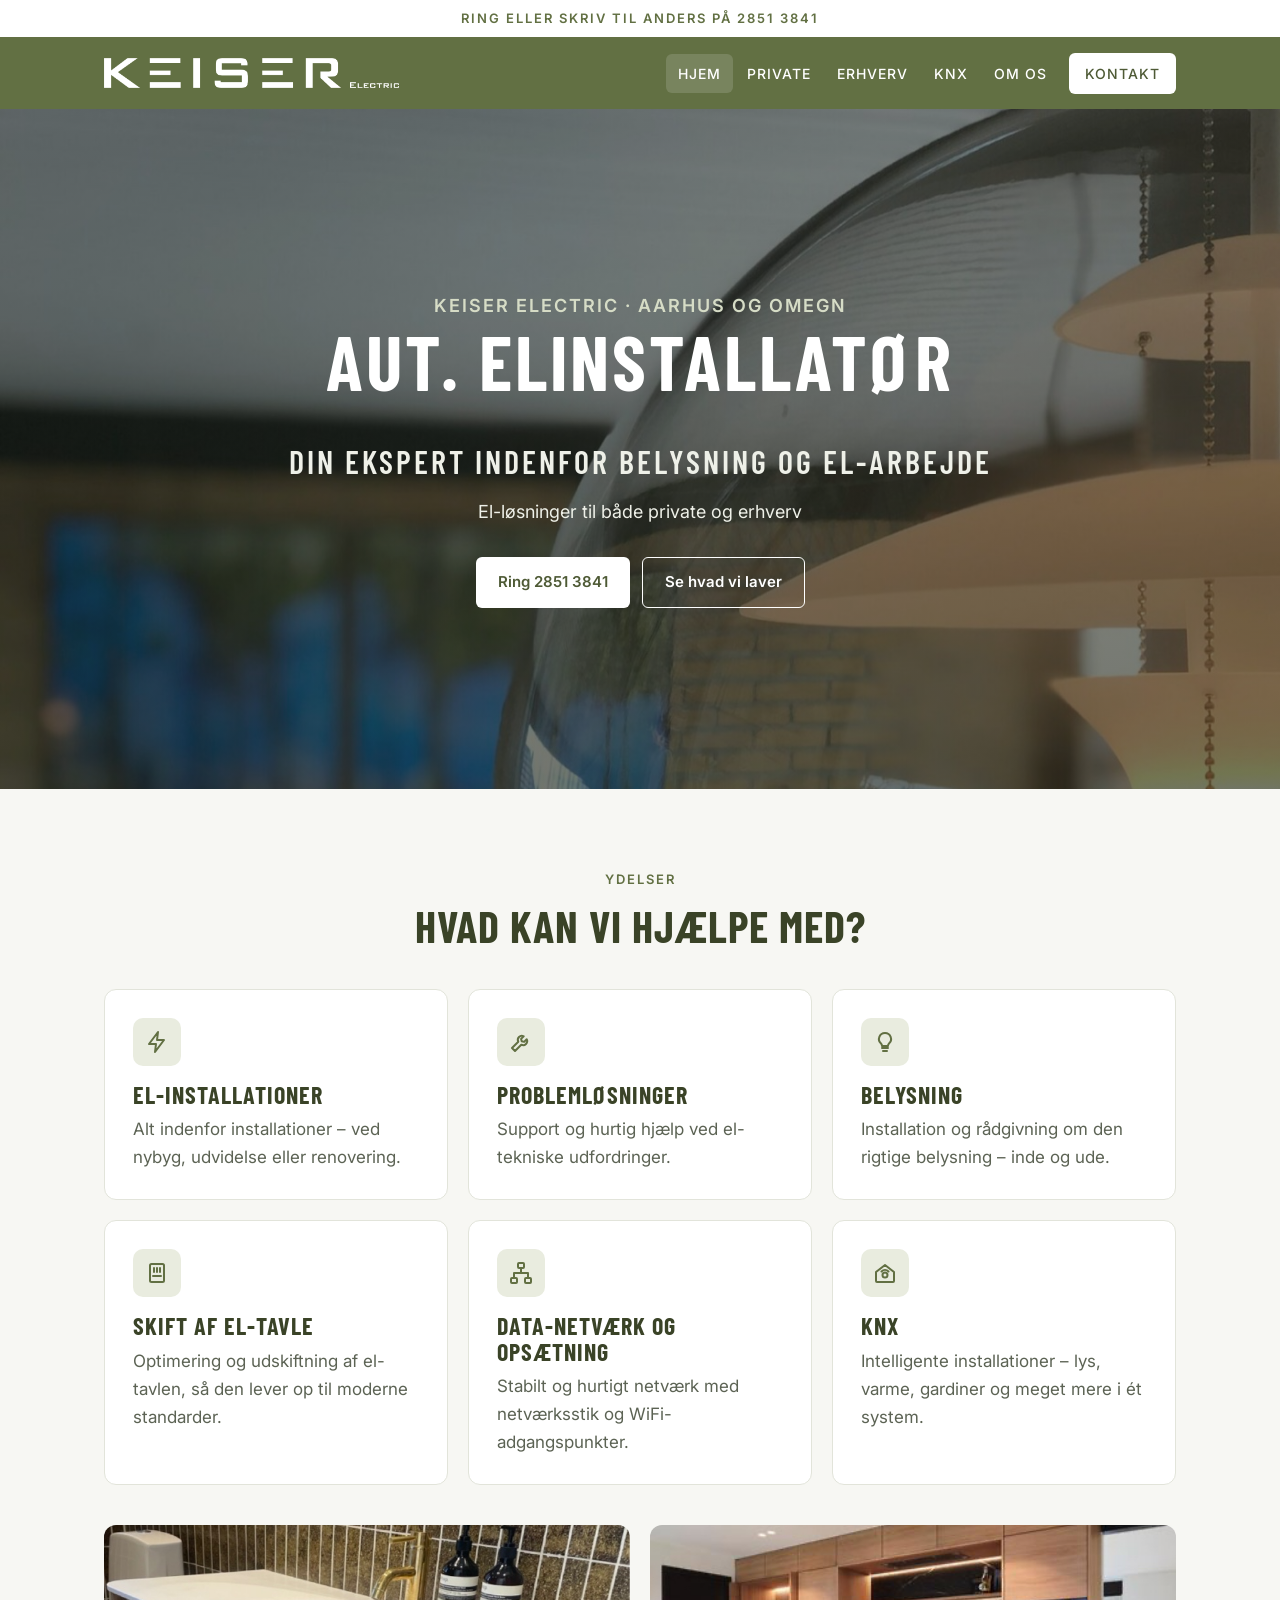
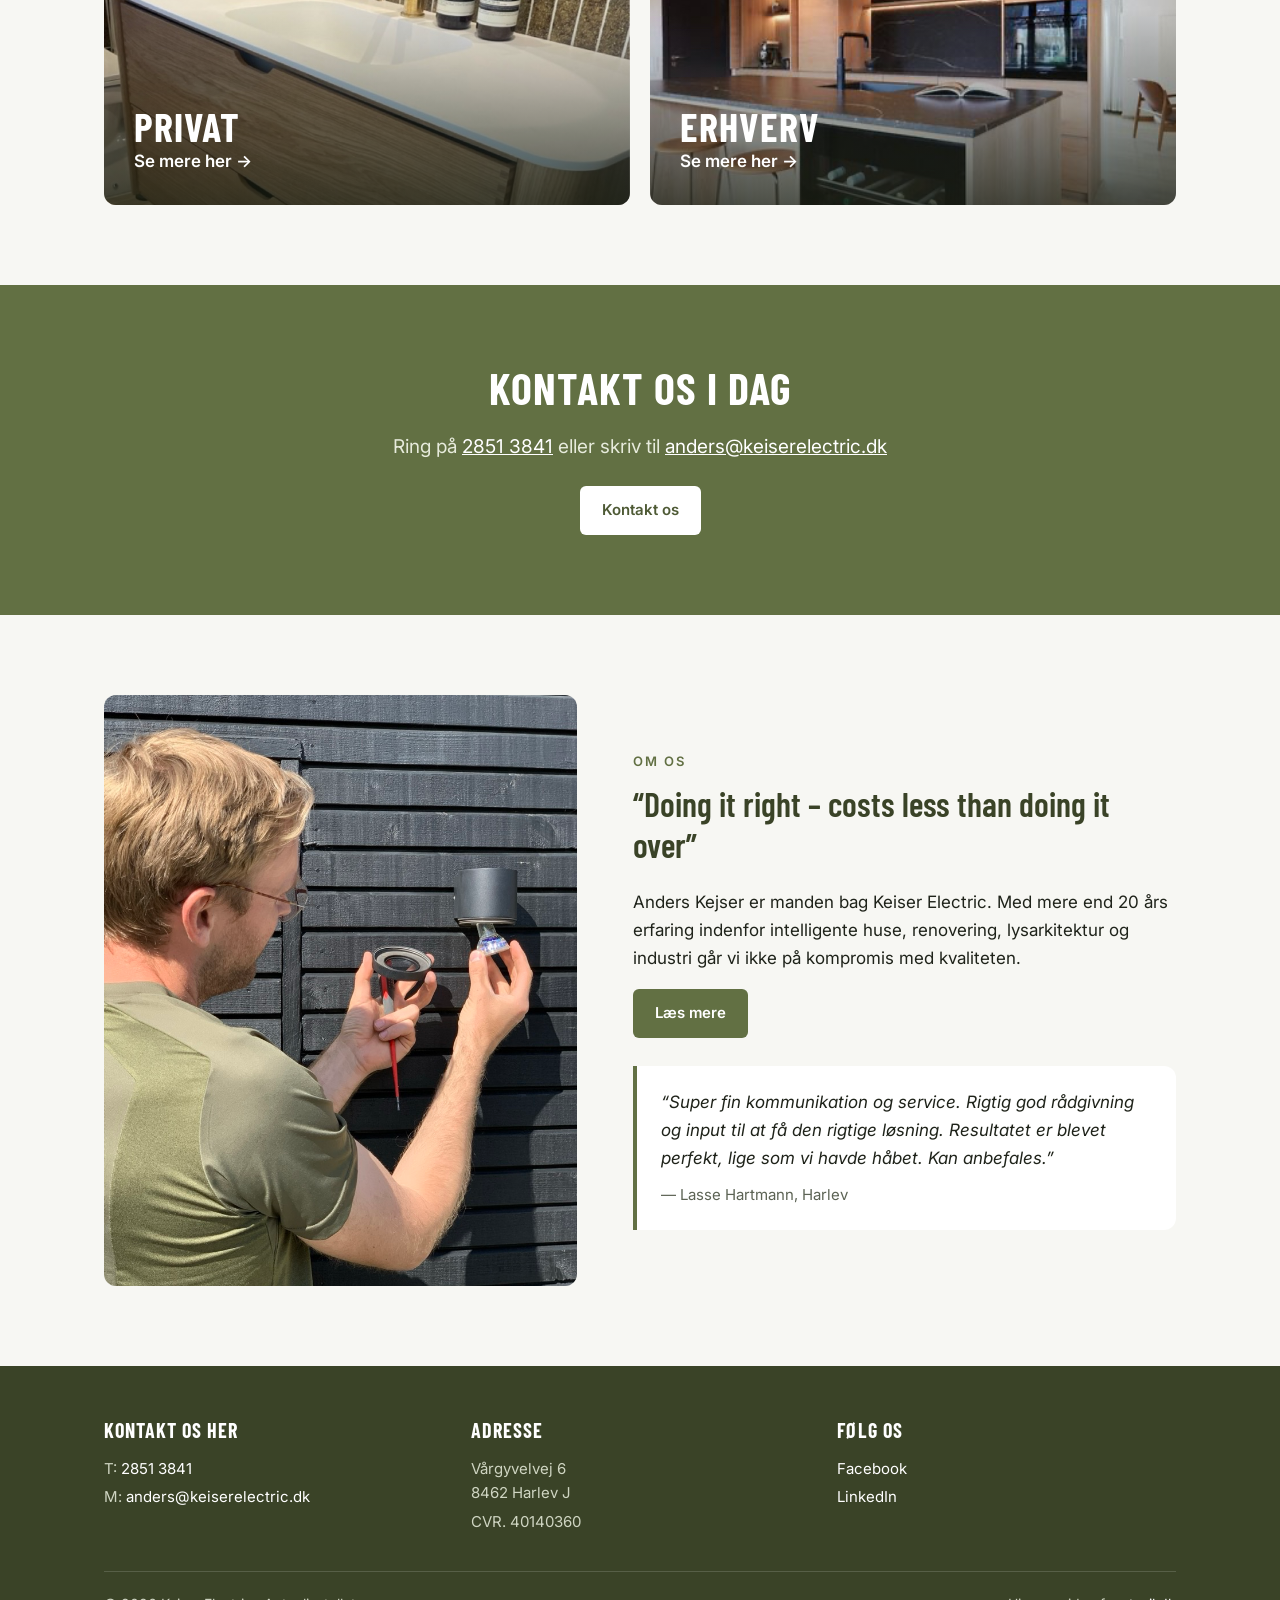
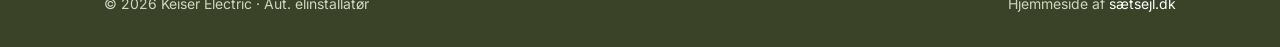
==== index.html @ 6197fe49 "Keiser Electric – statisk hjemmeside flyttet fra Wix Co-Authored-By: Claude Opus 5.5 <noreply@anthro" ====
<!doctype html>
<html lang="da">
<head>
<meta charset="utf-8">
<meta name="viewport" content="width=device-width, initial-scale=1">
<title>Keiser Electric | Din elektriker i Aarhus og omegn</title>
<meta name="description" content="Din autoriserede elektriker i Aarhus og omegn. Elektriker med sans for kvalitet, samarbejde og lækre løsninger. Udfører alt fra installationer, lysdesign og KNX/IHC-programmering.">
<meta property="og:title" content="Keiser Electric | Din elektriker i Aarhus og omegn">
<meta property="og:description" content="Din autoriserede elektriker i Aarhus og omegn. Elektriker med sans for kvalitet, samarbejde og lækre løsninger. Udfører alt fra installationer, lysdesign og KNX/IHC-programmering.">
<meta property="og:image" content="https://keiserelectric.dk/img/forside.jpg">
<link rel="icon" href="data:image/svg+xml,%3Csvg xmlns='http://www.w3.org/2000/svg' viewBox='0 0 32 32'%3E%3Crect width='32' height='32' rx='7' fill='%23627043'/%3E%3Cpath d='M18 4L8 18h7l-2 10 11-15h-7z' fill='white'/%3E%3C/svg%3E">
<link rel="preconnect" href="https://fonts.googleapis.com">
<link rel="preconnect" href="https://fonts.gstatic.com" crossorigin>
<link href="https://fonts.googleapis.com/css2?family=Barlow+Condensed:wght@600;700&family=Inter:wght@400;500;600&display=swap" rel="stylesheet">
<link rel="stylesheet" href="style.css">
</head>
<body>

<div class="topbar"><a href="tel:+4528513841">Ring eller skriv til Anders på 2851 3841</a></div>
<header class="site-header">
  <div class="wrap">
    <a class="brand" href="index.html" aria-label="Keiser Electric forside">
      <img src="img/logo.png" alt="Keiser Electric" onerror="this.style.display='none';this.nextElementSibling.style.display='block'">
      <span>Keiser Electric</span>
    </a>
    <button class="menu-toggle" aria-label="Menu" onclick="document.querySelector('.nav').classList.toggle('open')">☰</button>
    <nav class="nav">
      <a href="index.html" aria-current="page">Hjem</a><a href="private.html">Private</a><a href="erhverv.html">Erhverv</a><a href="knx.html">KNX</a><a href="om-os.html">Om os</a>
      <a class="btn" href="index.html#kontakt">Kontakt</a>
    </nav>
  </div>
</header>

<main>
  <section class="hero">
    <div class="wrap">
      <p class="eyebrow" style="color:#d6dcc6">Keiser Electric · Aarhus og omegn</p>
      <h1>Aut. elinstallatør</h1>
      <p class="sub">Din ekspert indenfor belysning og el-arbejde</p>
      <p>El-løsninger til både private og erhverv</p>
      <div class="actions">
        <a class="btn light" href="tel:+4528513841">Ring 2851 3841</a>
        <a class="btn ghost" href="#ydelser">Se hvad vi laver</a>
      </div>
    </div>
  </section>

  <section id="ydelser">
    <div class="wrap">
      <div class="center">
        <p class="eyebrow">Ydelser</p>
        <h2>Hvad kan vi hjælpe med?</h2>
      </div>
      <div class="services"><div class="service"><div class="icon"><svg width="24" height="24" viewBox="0 0 24 24" fill="none" stroke="currentColor" stroke-width="2" stroke-linecap="round" stroke-linejoin="round"><path d="M13 2L4 14h7l-1 8 9-12h-7z"/></svg></div><h3>El-installationer</h3><p>Alt indenfor installationer – ved nybyg, udvidelse eller renovering.</p></div><div class="service"><div class="icon"><svg width="24" height="24" viewBox="0 0 24 24" fill="none" stroke="currentColor" stroke-width="2" stroke-linecap="round" stroke-linejoin="round"><path d="M14.7 6.3a4 4 0 0 0-5.4 5.4L3 18l3 3 6.3-6.3a4 4 0 0 0 5.4-5.4l-2.6 2.6-2.4-.6-.6-2.4z"/></svg></div><h3>Problemløsninger</h3><p>Support og hurtig hjælp ved el-tekniske udfordringer.</p></div><div class="service"><div class="icon"><svg width="24" height="24" viewBox="0 0 24 24" fill="none" stroke="currentColor" stroke-width="2" stroke-linecap="round" stroke-linejoin="round"><path d="M9 18h6M10 21h4M12 3a6 6 0 0 0-4 10.5c.8.8 1 1.5 1 2.5h6c0-1 .2-1.7 1-2.5A6 6 0 0 0 12 3z"/></svg></div><h3>Belysning</h3><p>Installation og rådgivning om den rigtige belysning – inde og ude.</p></div><div class="service"><div class="icon"><svg width="24" height="24" viewBox="0 0 24 24" fill="none" stroke="currentColor" stroke-width="2" stroke-linecap="round" stroke-linejoin="round"><rect x="5" y="3" width="14" height="18" rx="1.5"/><path d="M9 7v4M12 7v4M15 7v4M8 15h8"/></svg></div><h3>Skift af el-tavle</h3><p>Optimering og udskiftning af el-tavlen, så den lever op til moderne standarder.</p></div><div class="service"><div class="icon"><svg width="24" height="24" viewBox="0 0 24 24" fill="none" stroke="currentColor" stroke-width="2" stroke-linecap="round" stroke-linejoin="round"><rect x="9" y="2" width="6" height="5" rx="1"/><rect x="2" y="17" width="6" height="5" rx="1"/><rect x="16" y="17" width="6" height="5" rx="1"/><path d="M12 7v5M5 17v-5h14v5"/></svg></div><h3>Data-netværk og opsætning</h3><p>Stabilt og hurtigt netværk med netværksstik og WiFi-adgangspunkter.</p></div><div class="service"><div class="icon"><svg width="24" height="24" viewBox="0 0 24 24" fill="none" stroke="currentColor" stroke-width="2" stroke-linecap="round" stroke-linejoin="round"><path d="M3 11l9-7 9 7v9a1 1 0 0 1-1 1H4a1 1 0 0 1-1-1z"/><circle cx="12" cy="14" r="2.5"/><path d="M8.5 10.5a5 5 0 0 1 7 0"/></svg></div><h3>KNX</h3><p>Intelligente installationer – lys, varme, gardiner og meget mere i ét system.</p></div></div>
      <div class="split">
        <a class="tile" href="private.html" style="background-image:url(img/bad.jpg)"><div><h3>Privat</h3><span>Se mere her →</span></div></a>
        <a class="tile" href="erhverv.html" style="background-image:url(img/feinwood-koekken.jpg)"><div><h3>Erhverv</h3><span>Se mere her →</span></div></a>
      </div>
    </div>
  </section>

  <section class="cta-band">
    <div class="wrap center">
      <h2>Kontakt os i dag</h2>
      <p>Ring på <a href="tel:+4528513841">2851 3841</a> eller skriv til <a href="mailto:anders@keiserelectric.dk">anders@keiserelectric.dk</a></p>
      <a class="btn light" href="mailto:anders@keiserelectric.dk?subject=El-opgave">Kontakt os</a>
    </div>
  </section>

  <section>
    <div class="wrap about">
      <div class="photo"><img src="img/anders-arbejde.jpg" alt="Anders Kejser monterer en udendørslampe" loading="lazy"></div>
      <div>
        <p class="eyebrow">Om os</p>
        <p class="motto">“Doing it right – costs less than doing it over”</p>
        <p>Anders Kejser er manden bag Keiser Electric. Med mere end 20 års erfaring indenfor intelligente huse, renovering, lysarkitektur og industri går vi ikke på kompromis med kvaliteten.</p>
        <a class="btn" href="om-os.html">Læs mere</a>
        <blockquote class="quote">
          <p>“Super fin kommunikation og service. Rigtig god rådgivning og input til at få den rigtige løsning. Resultatet er blevet perfekt, lige som vi havde håbet. Kan anbefales.”</p>
          <cite>— Lasse Hartmann, Harlev</cite>
        </blockquote>
      </div>
    </div>
  </section>
</main>

<footer class="site-footer" id="kontakt">
  <div class="wrap">
    <div class="cols">
      <div>
        <h4>Kontakt os her</h4>
        <p>T: <a href="tel:+4528513841">2851 3841</a></p>
        <p>M: <a href="mailto:anders@keiserelectric.dk">anders@keiserelectric.dk</a></p>
      </div>
      <div>
        <h4>Adresse</h4>
        <p>Vårgyvelvej 6<br>8462 Harlev J</p>
        <p>CVR. 40140360</p>
      </div>
      <div>
        <h4>Følg os</h4>
        <p><a href="https://www.facebook.com/profile.php?id=61559342184284" target="_blank" rel="noopener">Facebook</a></p>
        <p><a href="https://www.linkedin.com/in/anders-kejser-1718b3256" target="_blank" rel="noopener">LinkedIn</a></p>
      </div>
    </div>
    <div class="bottom">
      <span>© <span class="yr">2026</span> Keiser Electric · Aut. elinstallatør</span>
      <span>Hjemmeside af <a href="https://saetsejl.dk" target="_blank" rel="noopener">sætsejl.dk</a></span>
    </div>
  </div>
</footer>
<script>document.querySelectorAll('.yr').forEach(e=>e.textContent=new Date().getFullYear());document.querySelectorAll('.nav a').forEach(a=>a.addEventListener('click',()=>document.querySelector('.nav').classList.remove('open')));</script>
</body>
</html>
---- style.css ----
/* Keiser Electric – fælles stylesheet */
:root{
  --green:#627043;
  --green-2:#4e5a35;
  --green-3:#3a4327;
  --moss:#e9ecdf;
  --bg:#f7f7f3;
  --paper:#ffffff;
  --ink:#1f231a;
  --muted:#5c6354;
  --line:#e2e4da;
  --radius:12px;
  --max:1120px;
  --head:"Barlow Condensed", "Arial Narrow", Arial, sans-serif;
  --sans:"Inter", system-ui, -apple-system, "Segoe UI", Roboto, sans-serif;
}
*{box-sizing:border-box}
html{scroll-behavior:smooth}
body{margin:0;background:var(--bg);color:var(--ink);font:17px/1.65 var(--sans);-webkit-font-smoothing:antialiased}
img{max-width:100%;display:block}
a{color:var(--green-2)}
.wrap{max-width:var(--max);margin:0 auto;padding:0 24px}

/* Topbar + header */
.topbar{background:#fff;color:var(--green);text-align:center;font-size:13px;font-weight:600;letter-spacing:2px;text-transform:uppercase;padding:8px 16px}
.topbar a{color:inherit;text-decoration:none}
.site-header{position:sticky;top:0;z-index:20;background:var(--green)}
.site-header .wrap{display:flex;align-items:center;justify-content:space-between;height:72px;gap:16px}
.brand{display:flex;align-items:center;text-decoration:none;color:#fff}
.brand img{height:30px;width:auto}
.brand span{display:none;font-family:var(--head);font-size:24px;font-weight:700;letter-spacing:3px;text-transform:uppercase}
.nav{display:flex;gap:2px;align-items:center}
.nav a{text-decoration:none;color:#fff;font-size:14px;font-weight:500;letter-spacing:1px;text-transform:uppercase;padding:8px 12px;border-radius:6px}
.nav a:hover,.nav a[aria-current=page]{background:rgba(255,255,255,.14)}
.btn{display:inline-flex;align-items:center;gap:8px;background:var(--green);color:#fff!important;text-decoration:none;font-weight:600;font-size:15px;padding:12px 22px;border-radius:6px;border:0;transition:background .15s}
.btn:hover{background:var(--green-3)}
.btn.light{background:#fff;color:var(--green-2)!important}
.btn.light:hover{background:var(--moss)}
.btn.ghost{background:transparent;color:#fff!important;border:1.5px solid #fff}
.btn.ghost:hover{background:#fff;color:var(--green-2)!important}
.nav .btn{background:#fff;color:var(--green-2)!important;margin-left:8px;padding:9px 16px}
.menu-toggle{display:none;background:none;border:0;font-size:26px;color:#fff;cursor:pointer}

@media (max-width:900px){
  .menu-toggle{display:block}
  .nav{display:none;position:absolute;top:72px;left:0;right:0;flex-direction:column;align-items:stretch;background:var(--green);padding:8px 24px 20px}
  .nav.open{display:flex}
  .nav .btn{justify-content:center;margin:8px 0 0}
}

/* Headings */
h1,h2,h3{font-family:var(--head);color:var(--green-3);line-height:1.05;margin:0 0 .45em;font-weight:700;text-transform:uppercase;letter-spacing:1px}
h1{font-size:clamp(40px,6.5vw,76px);letter-spacing:3px}
h2{font-size:clamp(30px,4vw,44px)}
h3{font-size:24px}
.eyebrow{text-transform:uppercase;letter-spacing:2px;font-size:13px;font-weight:600;color:var(--green);margin:0 0 12px}
.lead{font-size:19px;color:var(--muted);max-width:56ch}

/* Hero */
.hero{position:relative;min-height:min(78vh,680px);display:flex;align-items:center;color:#fff;text-align:center;background:#2a2f22 url(img/forside.jpg) center/cover no-repeat;padding:80px 0}
.hero::before{content:"";position:absolute;inset:0;background:linear-gradient(180deg,rgba(25,30,18,.45),rgba(25,30,18,.6))}
.hero .wrap{position:relative}
.hero h1{color:#fff}
.hero .sub{font-family:var(--head);font-size:clamp(22px,3vw,32px);text-transform:uppercase;letter-spacing:3px;font-weight:600;margin:0 0 10px}
.hero p{color:#eef0e8;font-size:18px;margin:0 auto}
.hero .actions{display:flex;gap:12px;flex-wrap:wrap;justify-content:center;margin-top:30px}

/* Sections */
section{padding:80px 0}
.alt{background:var(--paper);border-top:1px solid var(--line);border-bottom:1px solid var(--line)}
.center{text-align:center}
.center .lead{margin-left:auto;margin-right:auto}

.services{display:grid;grid-template-columns:repeat(3,1fr);gap:20px;margin-top:40px}
.service{background:var(--paper);border:1px solid var(--line);border-radius:var(--radius);padding:28px}
.alt .service{background:var(--bg)}
.service .icon{width:48px;height:48px;border-radius:10px;background:var(--moss);color:var(--green);display:grid;place-items:center;margin-bottom:16px}
.service h3{font-size:24px;margin-bottom:8px}
.service p{color:var(--muted);margin:0}

.split{display:grid;grid-template-columns:1fr 1fr;gap:20px;margin-top:40px}
.tile{position:relative;display:flex;align-items:flex-end;min-height:280px;border-radius:var(--radius);overflow:hidden;text-decoration:none;color:#fff;padding:30px;background:var(--green-2) center/cover}
.tile::before{content:"";position:absolute;inset:0;background:linear-gradient(180deg,rgba(0,0,0,0) 30%,rgba(25,30,18,.75))}
.tile > *{position:relative}
.tile h3{color:#fff;font-size:40px;margin:0}
.tile span{font-weight:600}
.tile:hover h3{text-decoration:underline}

.cta-band{background:var(--green);color:#fff}
.cta-band h2{color:#fff}
.cta-band p{color:#e7ebdc;font-size:19px;margin:0 0 24px}
.cta-band a:not(.btn){color:#fff}

.about{display:grid;grid-template-columns:1fr 1.15fr;gap:56px;align-items:center}
.about .photo{border-radius:var(--radius);overflow:hidden;aspect-ratio:4/5}
.about .photo img{width:100%;height:100%;object-fit:cover}
.motto{font-family:var(--head);font-size:clamp(26px,3vw,34px);font-weight:600;color:var(--green-3);line-height:1.2;margin:0 0 22px}
.quote{margin:28px 0 0;padding:22px 24px;border-left:4px solid var(--green);background:var(--paper);border-radius:0 var(--radius) var(--radius) 0}
.quote p{margin:0 0 8px;font-style:italic}
.quote cite{font-style:normal;color:var(--muted);font-size:15px}

/* Undersider */
.page-hero{background:var(--green);color:#fff;padding:64px 0 56px}
.page-hero h1{color:#fff;font-size:clamp(36px,5vw,60px)}
.page-hero .eyebrow{color:#d6dcc6}
.page-hero .lead{color:#eef0e8}
.article{max-width:780px}
.media-row{display:grid;grid-template-columns:1.1fr 1fr;gap:48px;align-items:center}
.media-row img{border-radius:var(--radius)}
ul.checks{list-style:none;padding:0;margin:16px 0}
ul.checks li{padding-left:28px;position:relative;margin:6px 0}
ul.checks li::before{content:"";position:absolute;left:0;top:.45em;width:16px;height:16px;border-radius:50%;background:var(--green) url("data:image/svg+xml,%3Csvg xmlns='http://www.w3.org/2000/svg' viewBox='0 0 16 16'%3E%3Cpath d='M4 8.5l2.5 2.5L12 5.5' fill='none' stroke='white' stroke-width='2' stroke-linecap='round'/%3E%3C/svg%3E") center/12px no-repeat}
.partners{display:grid;grid-template-columns:repeat(3,1fr);gap:22px;margin-top:36px}
.partner{background:var(--paper);border:1px solid var(--line);border-radius:var(--radius);overflow:hidden;display:flex;flex-direction:column}
.partner img{width:100%;aspect-ratio:3/2;object-fit:cover}
.partner div{padding:24px}
.partner p{color:var(--muted);margin:0;font-size:16px}
.faq{max-width:780px;margin:32px auto 0;text-align:left}
.faq details{background:var(--paper);border:1px solid var(--line);border-radius:var(--radius);padding:4px 24px;margin:12px 0}
.faq summary{cursor:pointer;font-weight:600;padding:16px 0;list-style:none}
.faq summary::after{content:"+";float:right;color:var(--green);font-size:22px;line-height:1}
.faq details[open] summary::after{content:"–"}
.prices{display:grid;grid-template-columns:1fr auto;gap:6px 24px;margin:12px 0;padding:16px 20px;background:var(--bg);border-radius:8px}
.cta-box{margin:40px 0 0;padding:28px 30px;border-radius:var(--radius);background:var(--moss);display:flex;gap:20px;align-items:center;justify-content:space-between;flex-wrap:wrap}
.cta-box p{margin:0;font-weight:500}

@media (max-width:900px){
  section{padding:56px 0}
  .services,.partners{grid-template-columns:1fr}
  .split{grid-template-columns:1fr}
  .tile{min-height:200px}
  .about,.media-row{grid-template-columns:1fr;gap:32px}
  .about .photo{max-width:440px}
}

/* Footer */
.site-footer{background:var(--green-3);color:#cfd5c2;padding:48px 0 32px;font-size:15px}
.site-footer .cols{display:grid;grid-template-columns:repeat(3,1fr);gap:28px}
.site-footer h4{font-family:var(--head);color:#fff;text-transform:uppercase;letter-spacing:1px;font-size:20px;margin:0 0 10px}
.site-footer p{margin:0 0 4px}
.site-footer a{color:#fff;text-decoration:none}
.site-footer a:hover{text-decoration:underline}
.site-footer .bottom{margin-top:32px;padding-top:20px;border-top:1px solid rgba(255,255,255,.15);display:flex;flex-wrap:wrap;gap:8px 24px;justify-content:space-between;font-size:14px}
@media (max-width:700px){.site-footer .cols{grid-template-columns:1fr}}
@media (max-width:600px){
  .brand img{height:20px}
  .topbar{letter-spacing:1px;font-size:12px}
}
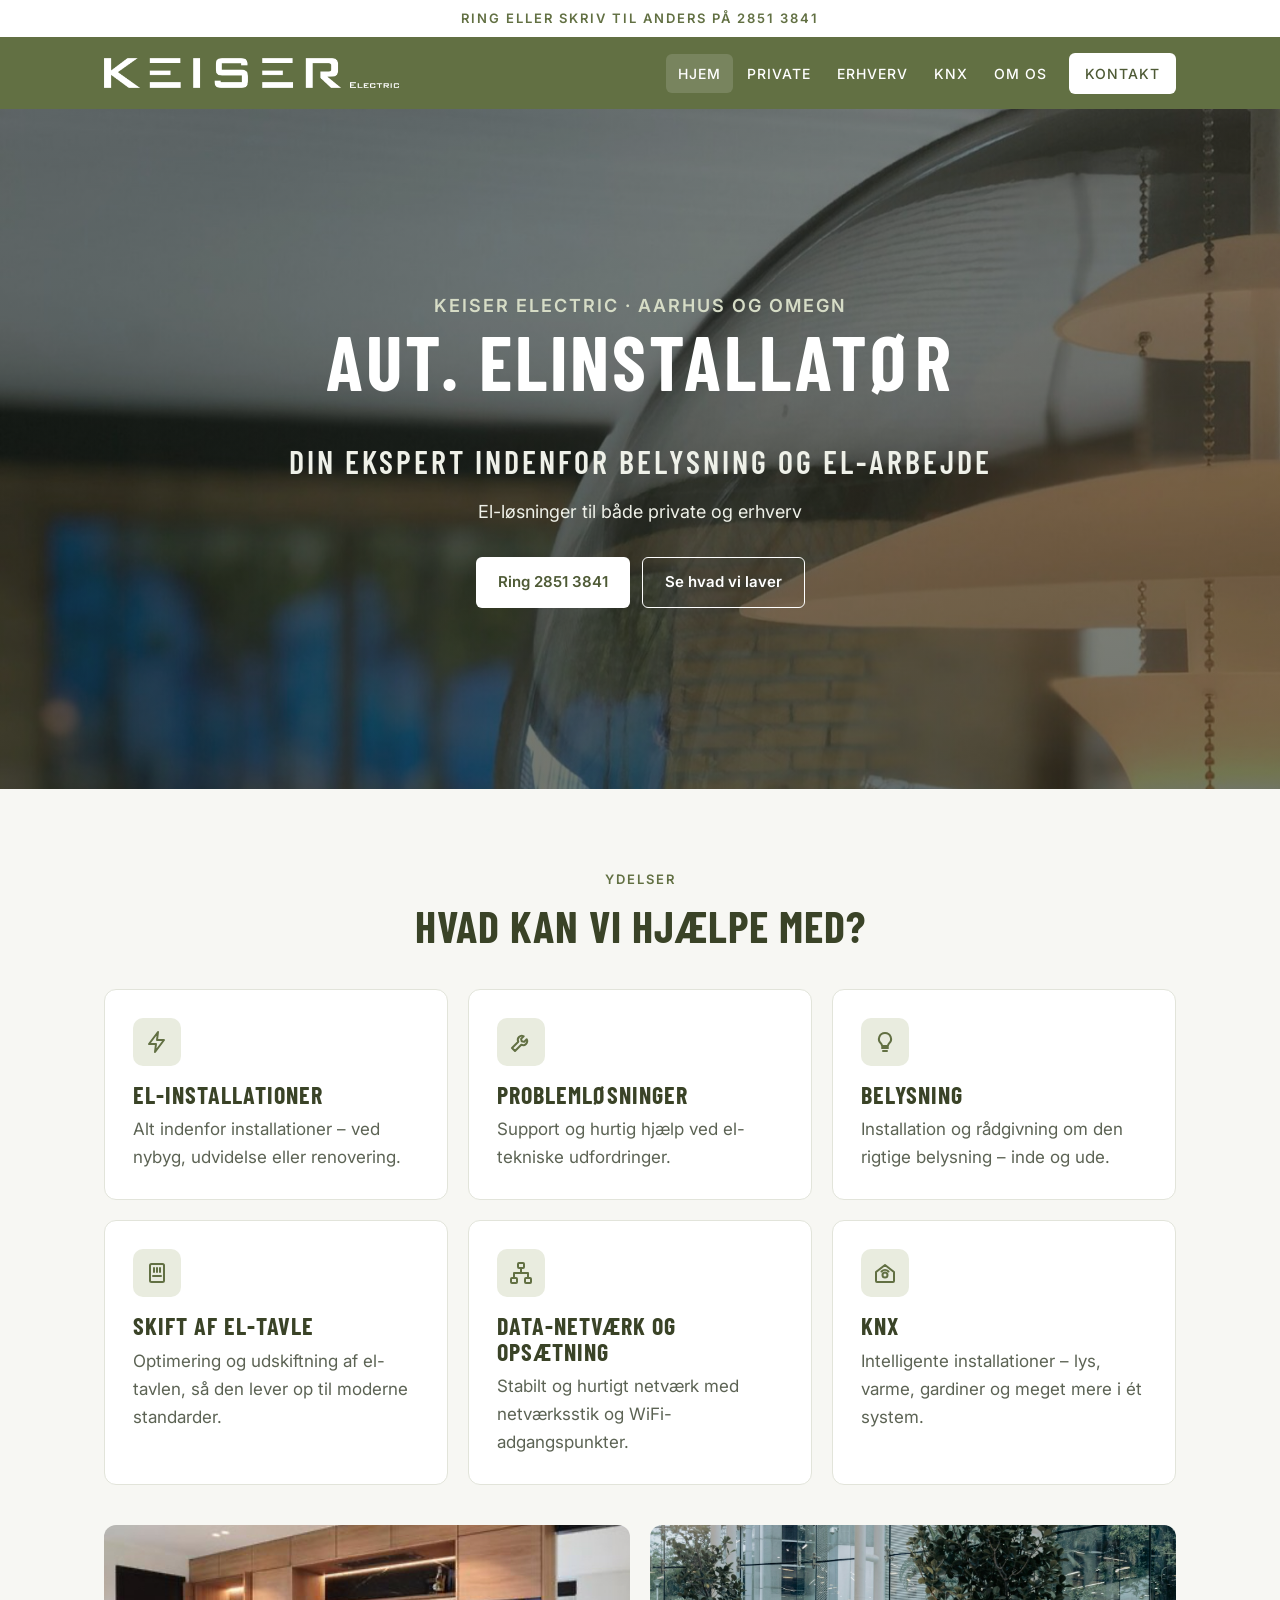
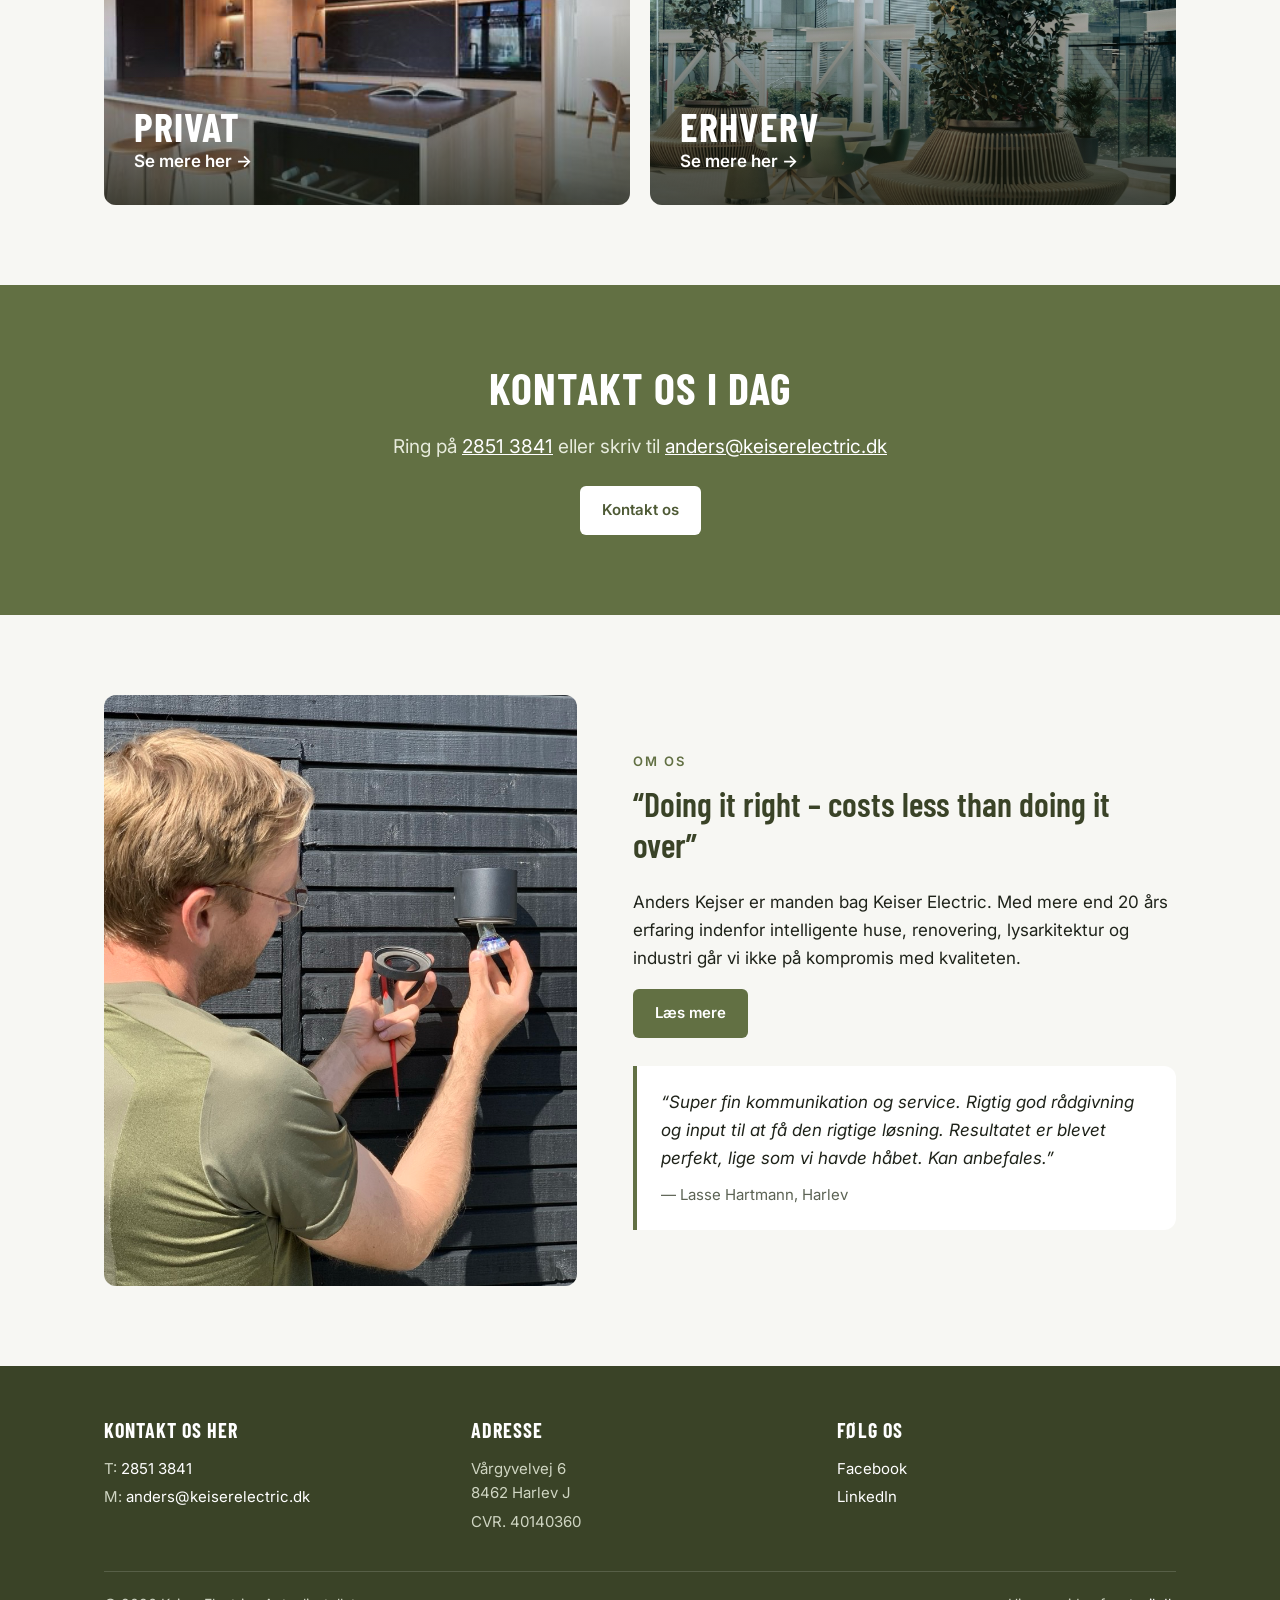
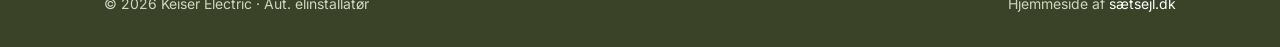
==== commit 24e63c1c: "Fjern Feinwood som samarbejdspartner, køkkenbillede til Privat, nyt Unsplash-billede til Erhverv Co-" ====
--- a/index.html
+++ b/index.html
@@ -3,30 +3,37 @@
 <head>
 <meta charset="utf-8">
 <meta name="viewport" content="width=device-width, initial-scale=1">
-<title>Keiser Electric | Din elektriker i Aarhus og omegn</title>
-<meta name="description" content="Din autoriserede elektriker i Aarhus og omegn. Elektriker med sans for kvalitet, samarbejde og lækre løsninger. Udfører alt fra installationer, lysdesign og KNX/IHC-programmering.">
-<meta property="og:title" content="Keiser Electric | Din elektriker i Aarhus og omegn">
-<meta property="og:description" content="Din autoriserede elektriker i Aarhus og omegn. Elektriker med sans for kvalitet, samarbejde og lækre løsninger. Udfører alt fra installationer, lysdesign og KNX/IHC-programmering.">
-<meta property="og:image" content="https://keiserelectric.dk/img/forside.jpg">
+<title>Keiser Electric | Din elektriker i Aarhus og omegn | Professionel hjælp til dig</title>
+<meta name="description" content="Din autoriserede elektriker i Aarhus og omegn. Her finder du Aarhus elektriker med sans for kvalitet, samarbejde og lækre løsninger. Udfører alt fra installationer, lysdesign og KNX/IHC-programmering. Læs mere om Keiser Electric her.">
+<link rel="canonical" href="https://www.keiserelectric.dk/">
+<meta name="google-site-verification" content="MKMskmqfAc9LJzO56DN-hlwCQvCAqy7l5x8WGmKlFUU">
+<meta property="og:type" content="website">
+<meta property="og:url" content="https://www.keiserelectric.dk/">
+<meta property="og:title" content="Keiser Electric | Din elektriker i Aarhus og omegn | Professionel hjælp til dig">
+<meta property="og:description" content="Din autoriserede elektriker i Aarhus og omegn. Her finder du Aarhus elektriker med sans for kvalitet, samarbejde og lækre løsninger. Udfører alt fra installationer, lysdesign og KNX/IHC-programmering. Læs mere om Keiser Electric her.">
+<meta property="og:image" content="https://www.keiserelectric.dk/img/forside.jpg">
 <link rel="icon" href="data:image/svg+xml,%3Csvg xmlns='http://www.w3.org/2000/svg' viewBox='0 0 32 32'%3E%3Crect width='32' height='32' rx='7' fill='%23627043'/%3E%3Cpath d='M18 4L8 18h7l-2 10 11-15h-7z' fill='white'/%3E%3C/svg%3E">
 <link rel="preconnect" href="https://fonts.googleapis.com">
 <link rel="preconnect" href="https://fonts.gstatic.com" crossorigin>
 <link href="https://fonts.googleapis.com/css2?family=Barlow+Condensed:wght@600;700&family=Inter:wght@400;500;600&display=swap" rel="stylesheet">
-<link rel="stylesheet" href="style.css">
+<link rel="stylesheet" href="/style.css">
+<script type="application/ld+json">
+{"@context":"https://schema.org","@type":"Electrician","name":"Keiser Electric","url":"https://www.keiserelectric.dk/","image":"https://www.keiserelectric.dk/img/anders.jpg","telephone":"+4528513841","email":"anders@keiserelectric.dk","founder":{"@type":"Person","name":"Anders Kejser"},"vatID":"DK40140360","address":{"@type":"PostalAddress","streetAddress":"Vårgyvelvej 6","postalCode":"8462","addressLocality":"Harlev J","addressCountry":"DK"},"areaServed":["Aarhus","Harlev","Risskov","Brabrand","Højbjerg"],"sameAs":["https://www.facebook.com/profile.php?id=61559342184284","https://www.linkedin.com/in/anders-kejser-1718b3256"]}
+</script>
 </head>
 <body>
 
 <div class="topbar"><a href="tel:+4528513841">Ring eller skriv til Anders på 2851 3841</a></div>
 <header class="site-header">
   <div class="wrap">
-    <a class="brand" href="index.html" aria-label="Keiser Electric forside">
-      <img src="img/logo.png" alt="Keiser Electric" onerror="this.style.display='none';this.nextElementSibling.style.display='block'">
+    <a class="brand" href="/" aria-label="Keiser Electric forside">
+      <img src="/img/logo.png" alt="Keiser Electric, elektriker Aarhus, installationer, elarbejde, køkken, bad" onerror="this.style.display='none';this.nextElementSibling.style.display='block'">
       <span>Keiser Electric</span>
     </a>
     <button class="menu-toggle" aria-label="Menu" onclick="document.querySelector('.nav').classList.toggle('open')">☰</button>
     <nav class="nav">
-      <a href="index.html" aria-current="page">Hjem</a><a href="private.html">Private</a><a href="erhverv.html">Erhverv</a><a href="knx.html">KNX</a><a href="om-os.html">Om os</a>
-      <a class="btn" href="index.html#kontakt">Kontakt</a>
+      <a href="/" aria-current="page">Hjem</a><a href="/private">Private</a><a href="/erhverv">Erhverv</a><a href="/knx">KNX</a><a href="/om-os">Om os</a>
+      <a class="btn" href="/#kontakt">Kontakt</a>
     </nav>
   </div>
 </header>
@@ -53,8 +60,8 @@
       </div>
       <div class="services"><div class="service"><div class="icon"><svg width="24" height="24" viewBox="0 0 24 24" fill="none" stroke="currentColor" stroke-width="2" stroke-linecap="round" stroke-linejoin="round"><path d="M13 2L4 14h7l-1 8 9-12h-7z"/></svg></div><h3>El-installationer</h3><p>Alt indenfor installationer – ved nybyg, udvidelse eller renovering.</p></div><div class="service"><div class="icon"><svg width="24" height="24" viewBox="0 0 24 24" fill="none" stroke="currentColor" stroke-width="2" stroke-linecap="round" stroke-linejoin="round"><path d="M14.7 6.3a4 4 0 0 0-5.4 5.4L3 18l3 3 6.3-6.3a4 4 0 0 0 5.4-5.4l-2.6 2.6-2.4-.6-.6-2.4z"/></svg></div><h3>Problemløsninger</h3><p>Support og hurtig hjælp ved el-tekniske udfordringer.</p></div><div class="service"><div class="icon"><svg width="24" height="24" viewBox="0 0 24 24" fill="none" stroke="currentColor" stroke-width="2" stroke-linecap="round" stroke-linejoin="round"><path d="M9 18h6M10 21h4M12 3a6 6 0 0 0-4 10.5c.8.8 1 1.5 1 2.5h6c0-1 .2-1.7 1-2.5A6 6 0 0 0 12 3z"/></svg></div><h3>Belysning</h3><p>Installation og rådgivning om den rigtige belysning – inde og ude.</p></div><div class="service"><div class="icon"><svg width="24" height="24" viewBox="0 0 24 24" fill="none" stroke="currentColor" stroke-width="2" stroke-linecap="round" stroke-linejoin="round"><rect x="5" y="3" width="14" height="18" rx="1.5"/><path d="M9 7v4M12 7v4M15 7v4M8 15h8"/></svg></div><h3>Skift af el-tavle</h3><p>Optimering og udskiftning af el-tavlen, så den lever op til moderne standarder.</p></div><div class="service"><div class="icon"><svg width="24" height="24" viewBox="0 0 24 24" fill="none" stroke="currentColor" stroke-width="2" stroke-linecap="round" stroke-linejoin="round"><rect x="9" y="2" width="6" height="5" rx="1"/><rect x="2" y="17" width="6" height="5" rx="1"/><rect x="16" y="17" width="6" height="5" rx="1"/><path d="M12 7v5M5 17v-5h14v5"/></svg></div><h3>Data-netværk og opsætning</h3><p>Stabilt og hurtigt netværk med netværksstik og WiFi-adgangspunkter.</p></div><div class="service"><div class="icon"><svg width="24" height="24" viewBox="0 0 24 24" fill="none" stroke="currentColor" stroke-width="2" stroke-linecap="round" stroke-linejoin="round"><path d="M3 11l9-7 9 7v9a1 1 0 0 1-1 1H4a1 1 0 0 1-1-1z"/><circle cx="12" cy="14" r="2.5"/><path d="M8.5 10.5a5 5 0 0 1 7 0"/></svg></div><h3>KNX</h3><p>Intelligente installationer – lys, varme, gardiner og meget mere i ét system.</p></div></div>
       <div class="split">
-        <a class="tile" href="private.html" style="background-image:url(img/bad.jpg)"><div><h3>Privat</h3><span>Se mere her →</span></div></a>
-        <a class="tile" href="erhverv.html" style="background-image:url(img/feinwood-koekken.jpg)"><div><h3>Erhverv</h3><span>Se mere her →</span></div></a>
+        <a class="tile" href="/private" style="background-image:url(/img/koekken.jpg)"><div><h3>Privat</h3><span>Se mere her →</span></div></a>
+        <a class="tile" href="/erhverv" style="background-image:url(/img/erhverv.jpg)"><div><h3>Erhverv</h3><span>Se mere her →</span></div></a>
       </div>
     </div>
   </section>
@@ -69,12 +76,12 @@
 
   <section>
     <div class="wrap about">
-      <div class="photo"><img src="img/anders-arbejde.jpg" alt="Anders Kejser monterer en udendørslampe" loading="lazy"></div>
+      <div class="photo"><img src="/img/anders-arbejde.jpg" alt="Anders Kejser monterer en udendørslampe" loading="lazy"></div>
       <div>
         <p class="eyebrow">Om os</p>
         <p class="motto">“Doing it right – costs less than doing it over”</p>
         <p>Anders Kejser er manden bag Keiser Electric. Med mere end 20 års erfaring indenfor intelligente huse, renovering, lysarkitektur og industri går vi ikke på kompromis med kvaliteten.</p>
-        <a class="btn" href="om-os.html">Læs mere</a>
+        <a class="btn" href="/om-os">Læs mere</a>
         <blockquote class="quote">
           <p>“Super fin kommunikation og service. Rigtig god rådgivning og input til at få den rigtige løsning. Resultatet er blevet perfekt, lige som vi havde håbet. Kan anbefales.”</p>
           <cite>— Lasse Hartmann, Harlev</cite>
--- a/style.css
+++ b/style.css
@@ -146,3 +146,5 @@
   .brand img{height:20px}
   .topbar{letter-spacing:1px;font-size:12px}
 }
+.partners.two{grid-template-columns:repeat(2,1fr);max-width:820px;margin-left:auto;margin-right:auto}
+@media (max-width:900px){.partners.two{grid-template-columns:1fr}}
